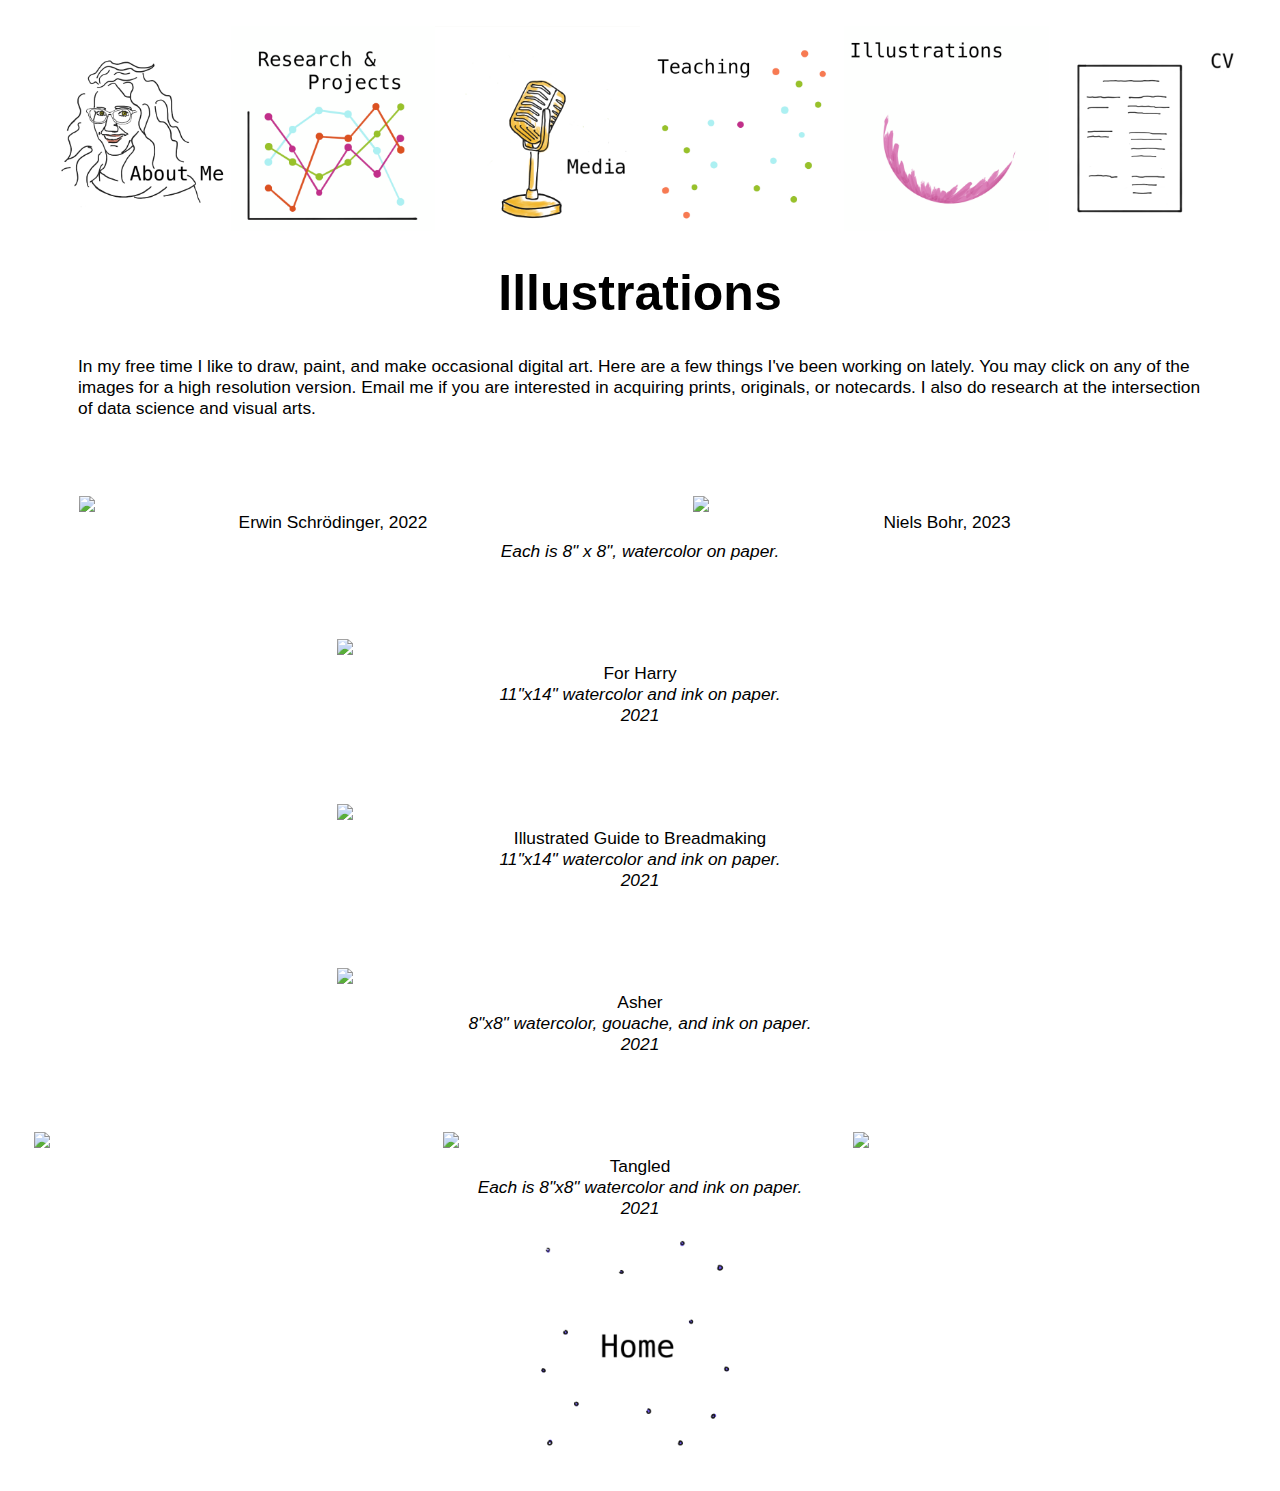
==== illustrations.html @ 63dbb53c "add website files" ====
<!DOCTYPE html>
<html>
<head>
<title>Anna Haensch - Illustrations</title>
<link rel="stylesheet" type="text/css" href="style.css" />
<link rel="shortcut icon" type="image/icon" href="images/favicon.ico" />
</head>

<body>

<header>
<div class="row">

<div class="col-2">
<div class="figure">
<a href="about.html">
<img class="image-main" src="images/header_images/me1.png" width = 100%>
<img class="image-hover" src="images/header_images/me2.png" width="100%">
</a>
</div>
</div>

<div class="col-2">
<div class="figure">
<a href="research.html">
<img class="image-main" src="images/header_images/project1.png" width = 100%>
<img class="image-hover" src="images/header_images/project2.png" width="100%">
</a>
</div>
</div>

<div class="col-2">
<div class="figure">
<a href="media.html">
<img class="image-main" src="images/header_images/media1.png" width = 100%>
<img class="image-hover" src="images/header_images/media2.png" width="100%">
</a>
</div>
</div>

<div class="col-2">
<div class="figure">
<a href="teaching.html">
<img class="image-main" src="images/header_images/teaching1.png" width = 100%>
<img class="image-hover" src="images/header_images/teaching2.png" width="100%">
</a>
</div>
</div>

<div class="col-2">
<div class="figure">
<a href="illustrations.html">
<img class="image-main" src="images/header_images/art1.png" width = 100%>
<img class="image-hover" src="images/header_images/art2.png" width="100%">
</a>
</div>
</div>

<div class="col-2">
<div class="figure">
<a href="CV.pdf">
<img class="image-main" src="images/header_images/cv1.png" width = 100%>
<img class="image-hover" src="images/header_images/cv2.png" width="100%">
</a>
</div>
</div>

</div>
</header>

<center>
  <div>
  <h1>
    Illustrations
  </h1>
</div>
</center>

<p>
  In my free time I like to draw, paint, and make occasional digital art.  Here are a few things I've been working on lately. You may click on any of the images for a high resolution version.  Email me if you are interested in acquiring prints, originals, or notecards.  I also do research at the intersection of data science and visual arts.
</p>


<p style="margin-bottom: 4em">
</p>

<table style="width:100%; box-shadow:none">
  <colgroup>
    <col class="two"/>
    <col class="two"/>
  </colgroup>
   <tr>
    <td>

      <div class="figure">  
        <a href="art/erwin.jpg">
          <center>
            <img src="art/erwin.jpg" width="85%">
          </center>
        </a>
      </div>
      <center>
        Erwin Schr&ouml;dinger, 2022
      </center>
    </td>
    <td>
      <div class="figure">
        <a href="art/niels.jpg">
          <center>
            <img src="art/niels.jpg" width="85%">
          </center>
        </a>
      </div>
      <center>
        Niels Bohr, 2023
      </center>
    </td>
 </table>
 <center>
   <i>Each is 8" x 8", watercolor on paper.</i>
 </center>

 <p style="margin-bottom: 4em">
</p>

<!-- <table style="width:100%; box-shadow:none">
  <col span="1" class="wide">
   <tr>
    <td>
      <center>
<a href="art/pam_john.png">
<div class="figure">
<img src="art/pam_john.png" width="80%">
</div>
</a>
Pam & John
</center>
</td>

    <td>
      <center>
<a href="art/anna_robert.png">
<div class="figure">
<img src="art/anna_robert.png" width="80%">
</div>
</a>
Anna & Robert
</center>
</td>

    <td>
      <center>
<a href="art/nancy_wilfried.png">
<div class="figure">
<img src="art/nancy_wilfried.png" width="80%">
</div>
</a>
Nancy & Wilfried
</center>
</td>

   </tr>
 </table>
 <center>
   <i>Each is 2100 x 2100 digital.</i><br>
   <i>2022</i>
 </center>

 <p style="margin-bottom: 4em">
</p> -->

<!-- <table style="width:100%; box-shadow:none">
  <col span="1" class="wide">
   <tr>

    <td>
      <center>
<a href="art/cambridgeport.jpg">
<div class="figure">
<img src="art/cambridgeport.jpg" width="50%">
</div>
</a>
</center>
</td>

   </tr>
 </table>

 <center>
  Cambridgeport <br>
   <i> 7"x10" watercolor and ink on paper.</i><br>
   <i>2022</i>
 </center>

 <p style="margin-bottom: 4em">
</p>
 -->
<table style="width:100%; box-shadow:none">
  <col span="1" class="wide">
   <tr>

    <td>
    	<center>
<a href="art/how_to_do_math.jpg">
<div class="figure">
<img src="art/how_to_do_math.jpg" width="50%">
</div>
</a>
</center>
</td>

   </tr>
 </table>

 <center>
  For Harry <br>
   <i> 11"x14" watercolor and ink on paper.</i><br>
   <i>2021</i>
 </center>

<p style="margin-bottom: 4em">
</p>

<table style="width:100%; box-shadow:none">
  <col span="1" class="wide">
   <tr>

    <td>
    	<center>
<a href="art/how_to_break_bread.jpg">
<div class="figure">
<img src="art/how_to_break_bread.jpg" width="50%">
</div>
</a>
</center>
</td>

   </tr>
 </table>

 <center>
  Illustrated Guide to Breadmaking<br>
   <i> 11"x14" watercolor and ink on paper.</i><br>
   <i>2021</i>
 </center>

<p style="margin-bottom: 4em">
</p>

<table style="width:100%; box-shadow:none">
  <col span="1" class="wide">
   <tr>
    <td>
      <center>
<a href="art/eat_the_rich.jpg">
<div class="figure">
<img src="art/eat_the_rich.jpg" width="50%">
</div>
</a>
</center>
</td>


   </tr>
 </table>

 <center>
  Asher <br>
   <i>8"x8" watercolor, gouache, and ink on paper.</i><br>
   <i>2021</i>
 </center>

<p style="margin-bottom: 4em">
</p>

<table style="width:100%; box-shadow:none">
  <col span="1" class="wide">
   <tr>
    <td>
<a href="art/green.jpg">
<div class="figure">
<img src="art/green_adjusted.jpg" width="100%">
</div>
</a>
</td>

    <td>
<a href="art/orange.jpg">
<div class="figure">
<img src="art/orange_adjusted.jpg" width="100%">
</div>
</a>
</td>

    <td>
<a href="art/purple.jpg">
<div class="figure">
<img src="art/purple_adjusted.jpg" width="100%">
</div>
</a>
</td>

   </tr>
 </table>
 <center>
	 Tangled<br>
   <i>Each is 8"x8" watercolor and ink on paper.</i><br>
   <i>2021</i>
 </center>

<footer>
<table style="width:100%; padding-top:100px">
<col span="1" class="wide">
<tr>
<td>
<div class="figure">
<img class="image-main" src="images/header_images/blank.png" width="100%">
<img class="image-hover" src="images/header_images/blank.png" width="100%">
</div>
</td>
<td>
<div class="figure">
<img class="image-main" src="images/header_images/blank.png" width="100%">
<img class="image-hover" src="images/header_images/blank.png" width="100%">
</div>
</td>
<td>
<a href="index.html">
<div class="figure">
<img class="image-main" src="images/header_images/home1.png" width="100%">
<img class="image-hover" src="images/header_images/home2.png" width="100%">
</div>
</a>
</td>
<td>
<div class="figure">
<img class="image-main" src="images/header_images/blank.png" width="100%">
<img class="image-hover" src="images/header_images/blank.png" width="100%">
</div>
</td>
<td>
<div class="figure">
<img class="image-main" src="images/header_images/blank.png" width="100%">
<img class="image-hover" src="images/header_images/blank.png" width="100%">
</div>
</td>
</tr>
</table>
</footer>

</body>

</html>
---- style.css ----
<!-- EAEAFF is light blue -->
<!-- 2B3856 is dark blue -->
<!-- FFFFFF is cream -->
<!-- #4D7700 is dark green -->

<style type="text/css">
/*This is a comment*/

.spacebelow {
     margin-bottom: 8;
  }

/*
header{
  font: 25pt arial;
  color: black;
  background-color: #FFFFFF;
  box-shadow: 0px 0px 0px rgba(0,0,0,0.15);
  padding: 0 20px;
  margin: 0px 0px;
  border-radius: 0px;
  list-style: none;
  position: relative;
  display: inline-table;
  width: 100%;
}
*/

img{display: block;
    border-radius: 0px}

img.header{display: block;
    border-radius: 0px;
    float:right}

/*table{
  font: 13pt arial;
  background-color: #FFFFFF;
  box-shadow: 0px 0px 0px rgba(0,0,0,0.15);
  padding: 0px 20px;
  border-radius: 0px;
  list-style: none;
  position: relative;
  display: inline-table;
  width: 100%;
}*/

table {
  width: 100%;
  border-collapse: collapse;
  table-layout: fixed;
}

th {
  text-align: left;
  padding: 8px;
  width: 20%;
}

td {
  width: 100%;
  word-wrap: break-word;
  padding: 8px;
}


body
{
  color: #000;
  background-color: #2B3856;
  background-color: #FFFFFF;
  padding: 1.5em;
  margin: 0;
  font: 13pt Arial;
}

h1
{
  font-size: 50px;
}

h2
{
  margin: 1.0em;
}


p {
margin: 3.0em;
margin-top: 1em;
margin-bottom: 1em;
}

ol {
margin: 4.0em;
margin-top: 1em;
margin-bottom: 1em;
}

ul {
margin: 4.0em;
margin-top: 1em;
margin-bottom: 1em;
}

li {
margin-bottom: 1em;
}

a:link
{
  color: black;
	text-decoration: underline;
}

a:hover
{
	color: black;
  background-color: #fbd383;
	text-decoration: none;
}

a:visited
{
	color: black;
	text-decoration: none;
}

img.thumbnails
{
   width:100px;
   height:100px;
}

/* Three image containers (use 25% for four, and 50% for two, etc) */
.column {
  float: left;
  width: 45%;
  padding: 5px;
}

.two {
  width: 50%;
}

/* Clear floats after image containers 
.row::after {
  content: "";
  clear: both;
  display: table;
}
*/

/*
  Rollover Image
 */
.figure {
    position: relative;
    max-width: 100%;
}
.figure img.image-hover {
  position: absolute;
  top: 0;
  right: 0;
  left: 0;
  bottom: 0;
  object-fit: contain;
  opacity: 0;
  transition: opacity .2s;
}

.figure:hover img.image-hover {
  opacity: 1;
}


/* 
  Responsive Columns
*/
* {
  box-sizing: border-box;
}

.row::after {
  content: "";
  clear: both;
  display: block;
}

[class*="col-"] {
  float: left;
  padding: 0px;
}

html {
  font-family: "Lucida Sans", sans-serif;
}

.header {
  background-color: #ffffff;
  color: #ffffff;
  padding: 0px;
}

.footer {
  background-color: #0099cc;
  color: #ffffff;
  text-align: center;
  font-size: 12px;
  padding: 15px;
}

/* For desktop: */
.col-1 {width: 8.33%;}
.col-2 {width: 16.66%;}
.col-3 {width: 25%;}
.col-4 {width: 33.33%;}
.col-5 {width: 41.66%;}
.col-6 {width: 50%;}
.col-7 {width: 58.33%;}
.col-8 {width: 66.66%;}
.col-9 {width: 75%;}
.col-10 {width: 83.33%;}
.col-11 {width: 91.66%;}
.col-12 {width: 100%;}

/*
@media only screen and (max-width: 600px) {
  [class*="col-"] {
    width: 100%;
  }
}
*/

</style>
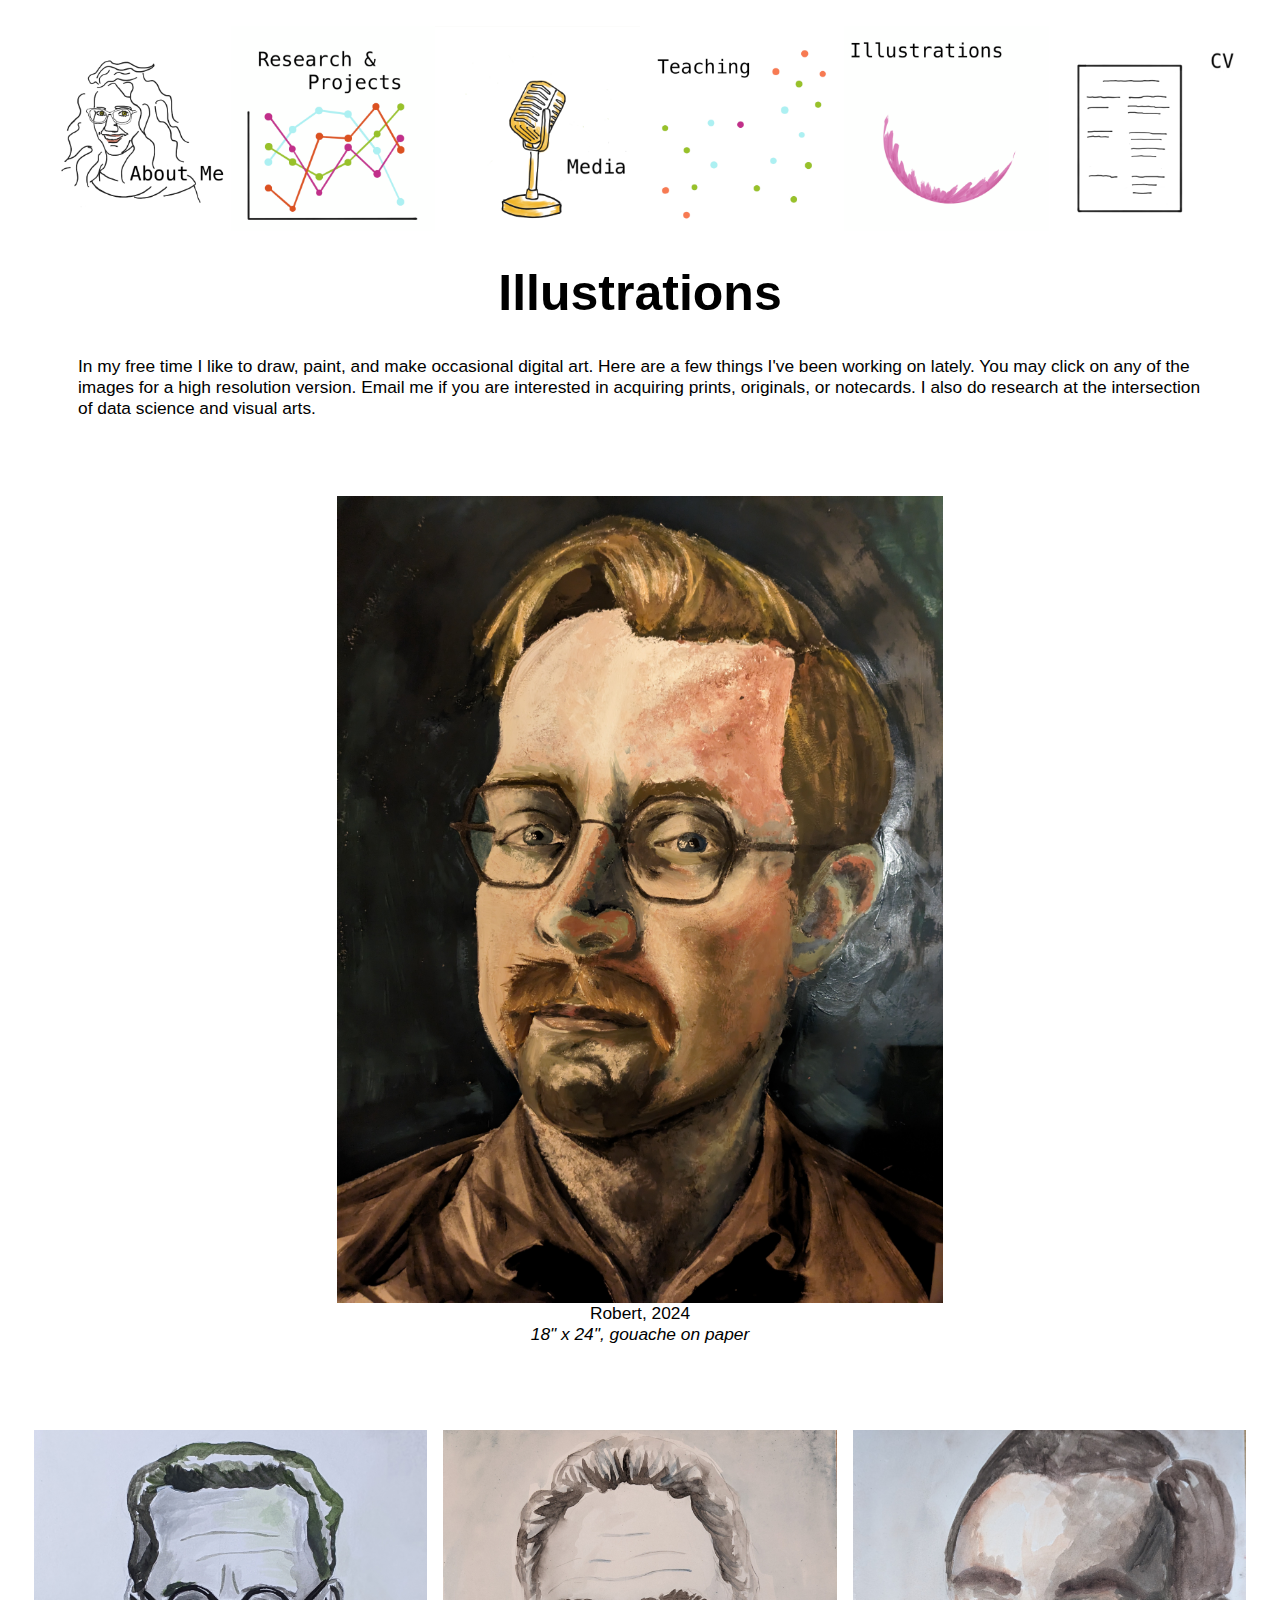
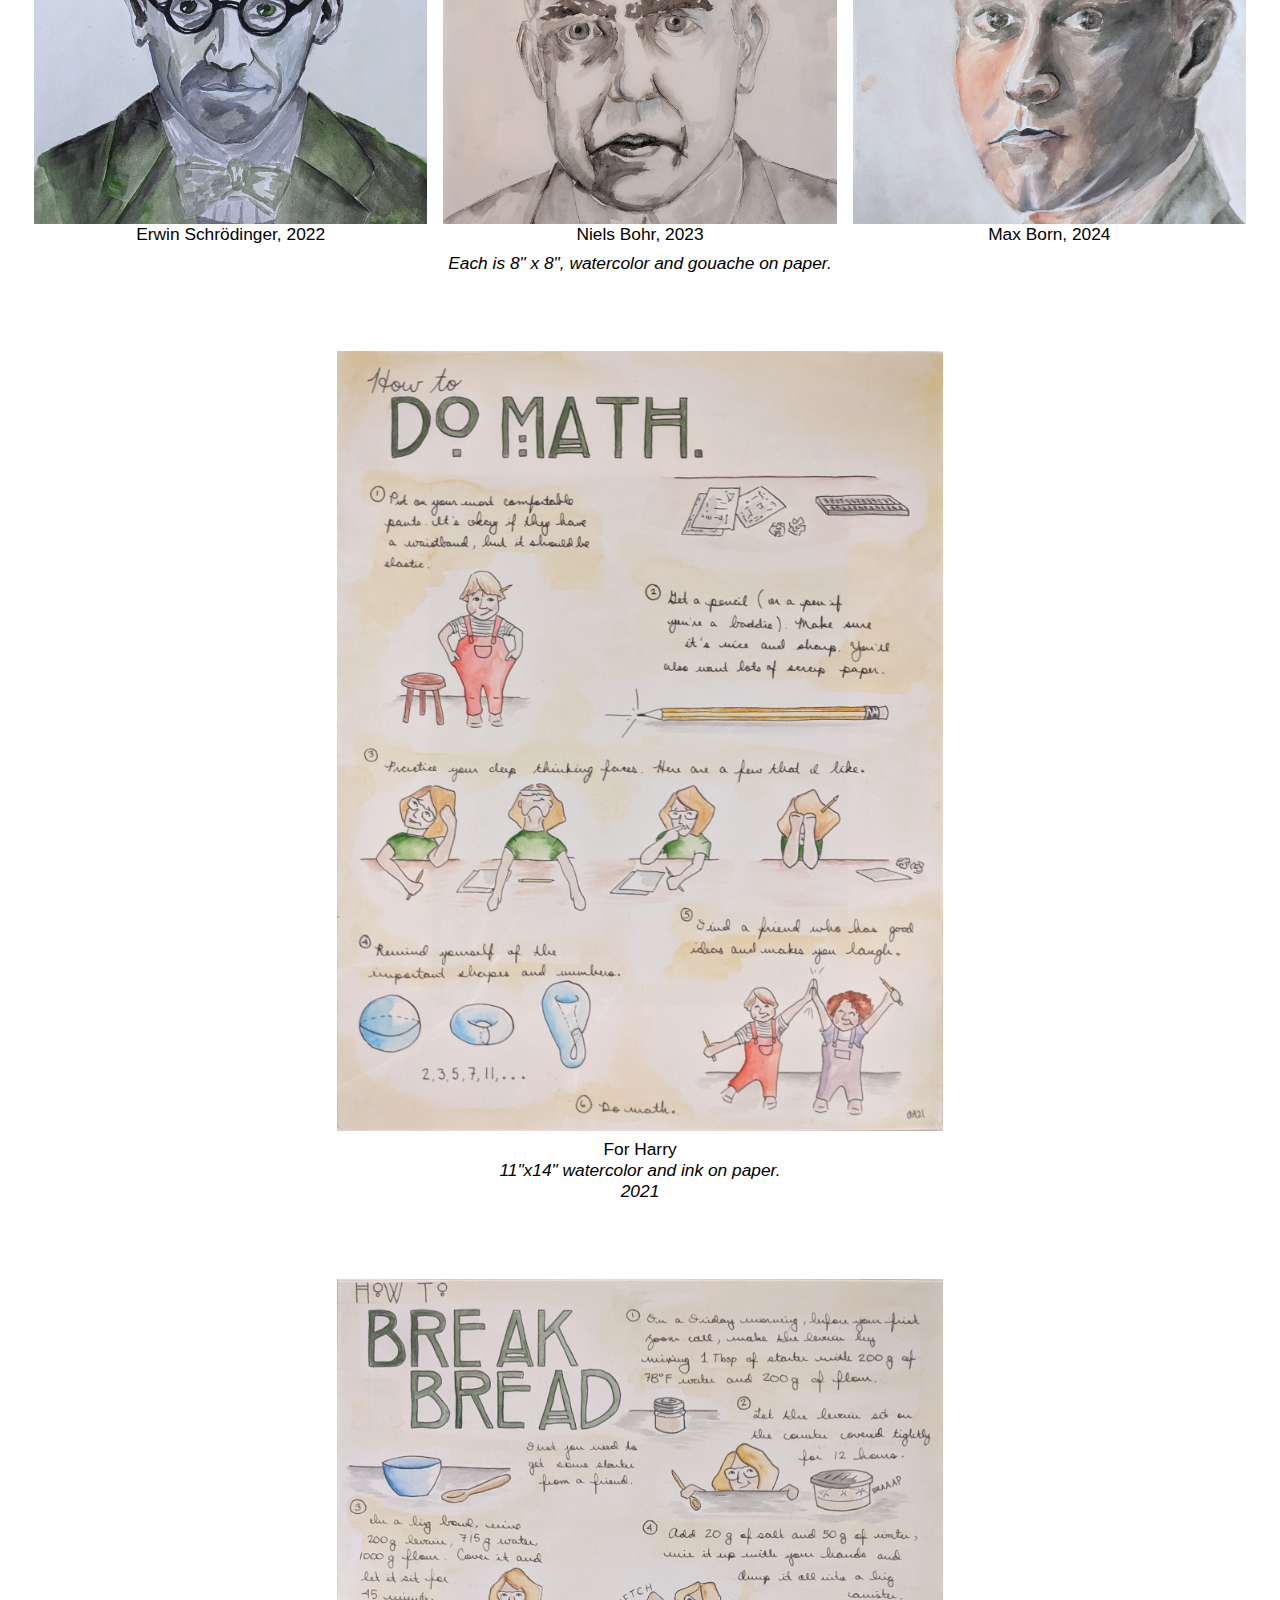
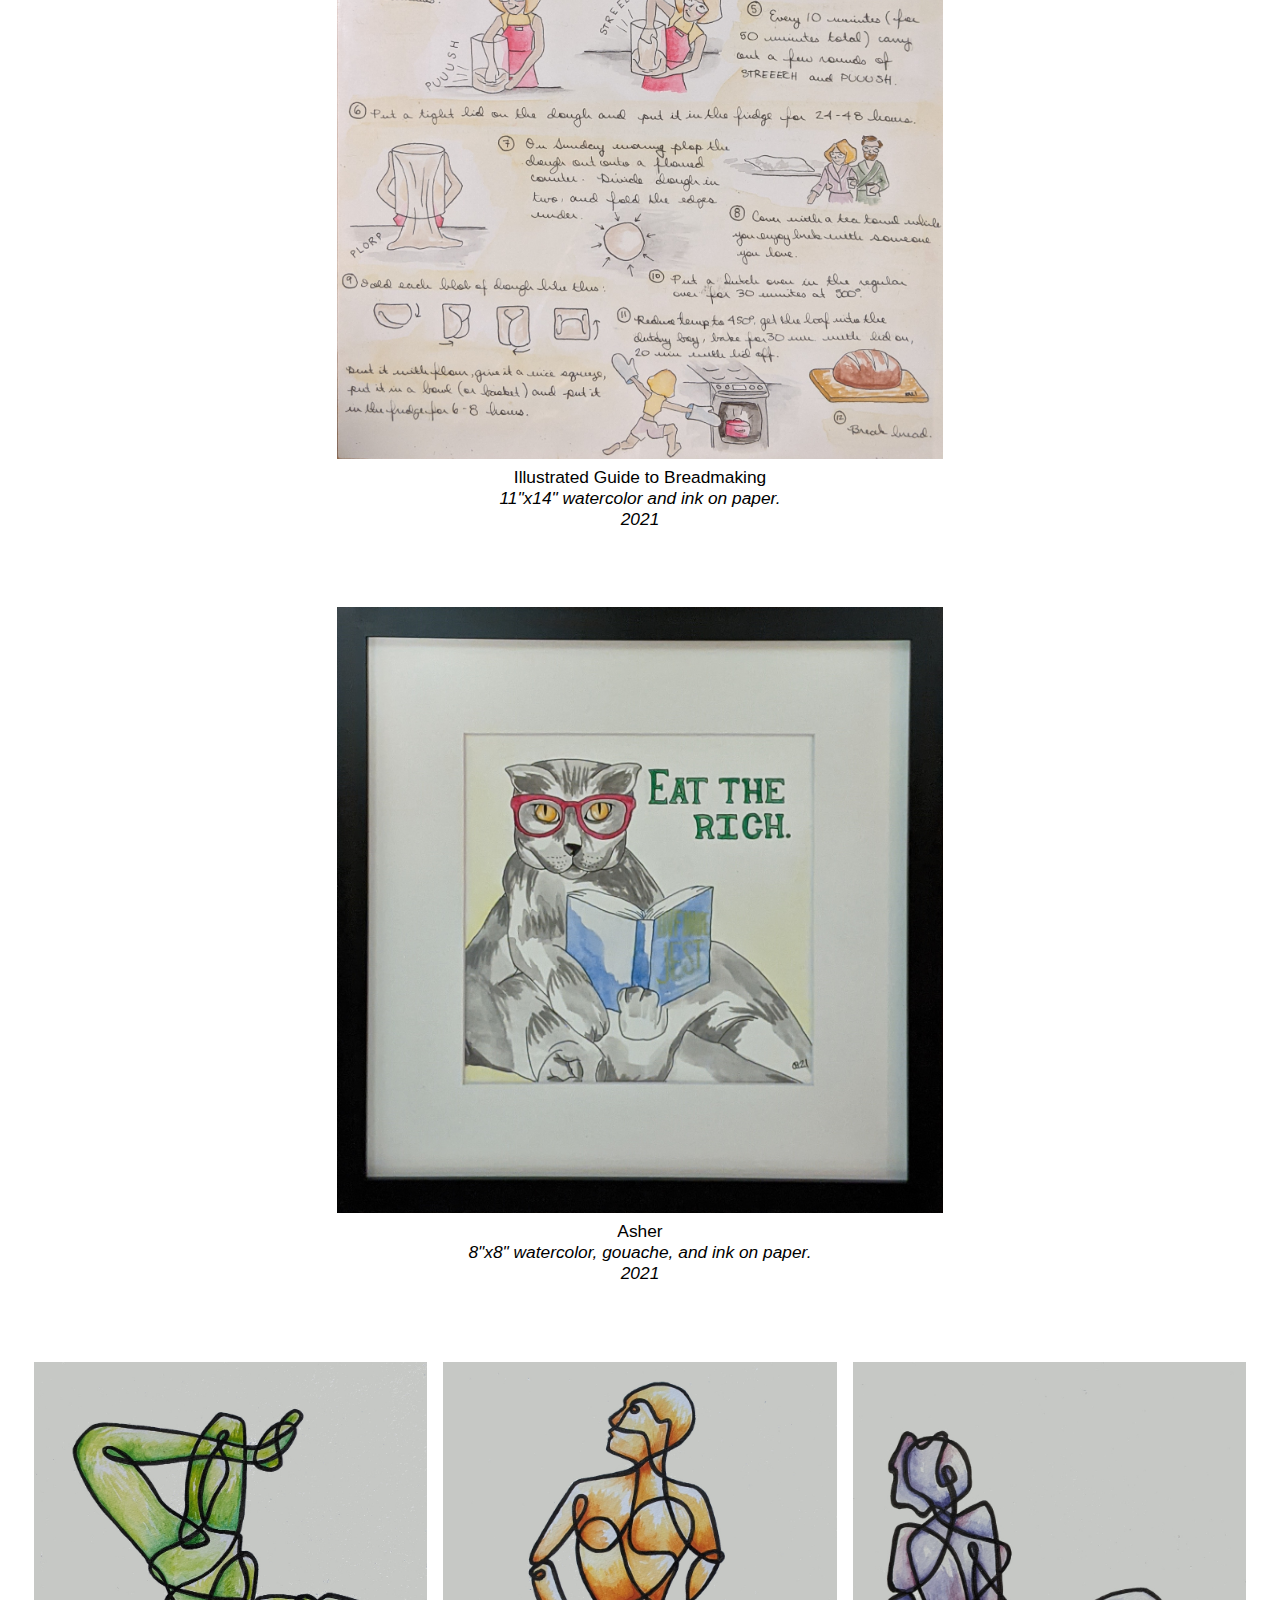
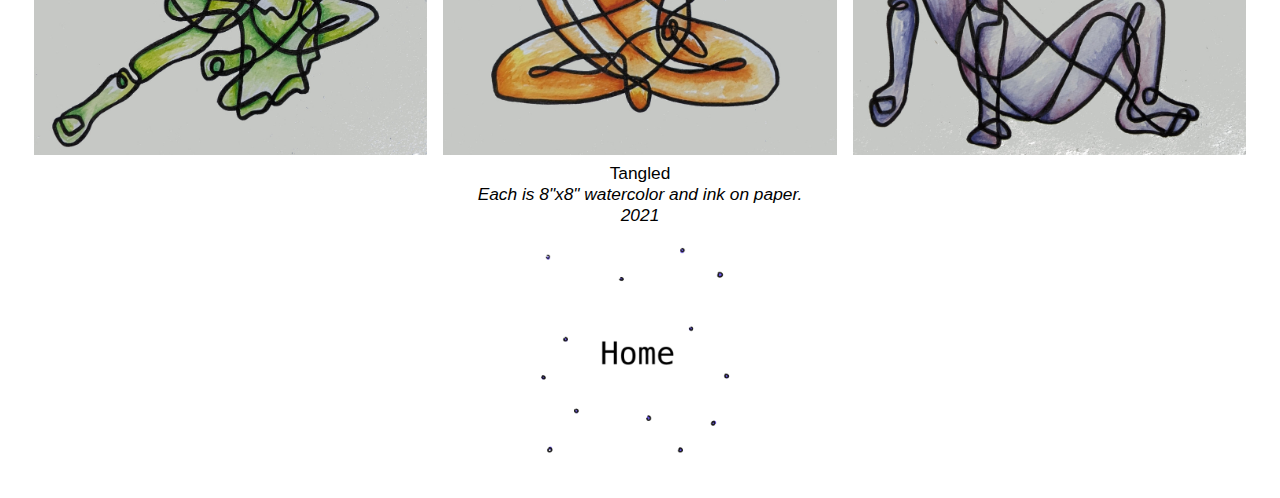
==== commit 59d121cc: "update illustrations" ====
--- a/illustrations.html
+++ b/illustrations.html
@@ -85,39 +85,72 @@
 </p>
 
 <table style="width:100%; box-shadow:none">
-  <colgroup>
-    <col class="two"/>
-    <col class="two"/>
-  </colgroup>
-   <tr>
-    <td>
-
-      <div class="figure">  
-        <a href="art/erwin.jpg">
-          <center>
-            <img src="art/erwin.jpg" width="85%">
-          </center>
-        </a>
-      </div>
-      <center>
-        Erwin Schr&ouml;dinger, 2022
-      </center>
-    </td>
-    <td>
-      <div class="figure">
-        <a href="art/niels.jpg">
-          <center>
-            <img src="art/niels.jpg" width="85%">
-          </center>
-        </a>
-      </div>
-      <center>
-        Niels Bohr, 2023
-      </center>
-    </td>
- </table>
- <center>
-   <i>Each is 8" x 8", watercolor on paper.</i>
+  <col span="1" class="wide">
+   <tr>
+
+    <td>
+      <center>
+<a href="art/robert.jpg">
+<div class="figure">
+<img src="art/robert.jpg" width="50%">
+</div>
+</a>
+</center>
+<center>
+Robert, 2024<br>
+<i>
+  18" x 24",  gouache on paper
+</i>
+</center>
+
+</td>
+
+   </tr>
+ </table>
+
+<p style="margin-bottom: 4em">
+</p>
+
+<table style="width:100%; box-shadow:none">
+  <col span="1" class="wide">
+   <tr>
+    <td>
+<a href="art/erwin.jpg">
+<div class="figure">
+<img src="art/erwin.jpg" width="100%">
+</div>
+</a>
+<center>
+Erwin Schr&ouml;dinger, 2022
+</center>
+</td>
+
+    <td>
+<a href="art/niels.jpg">
+<div class="figure">
+<img src="art/niels.jpg" width="100%">
+</div>
+</a>
+<center>
+Niels Bohr, 2023
+</center>
+</td>
+
+<td>
+<a href="art/max.jpg">
+<div class="figure">
+<img src="art/max.jpg" width="100%">
+</div>
+</a>
+<center>
+Max Born, 2024
+</center>
+</td>
+
+   </tr>
+ </table>
+ <center>
+   <i>Each is 8" x 8", watercolor and gouache on paper.</i>
  </center>
 
  <p style="margin-bottom: 4em">
